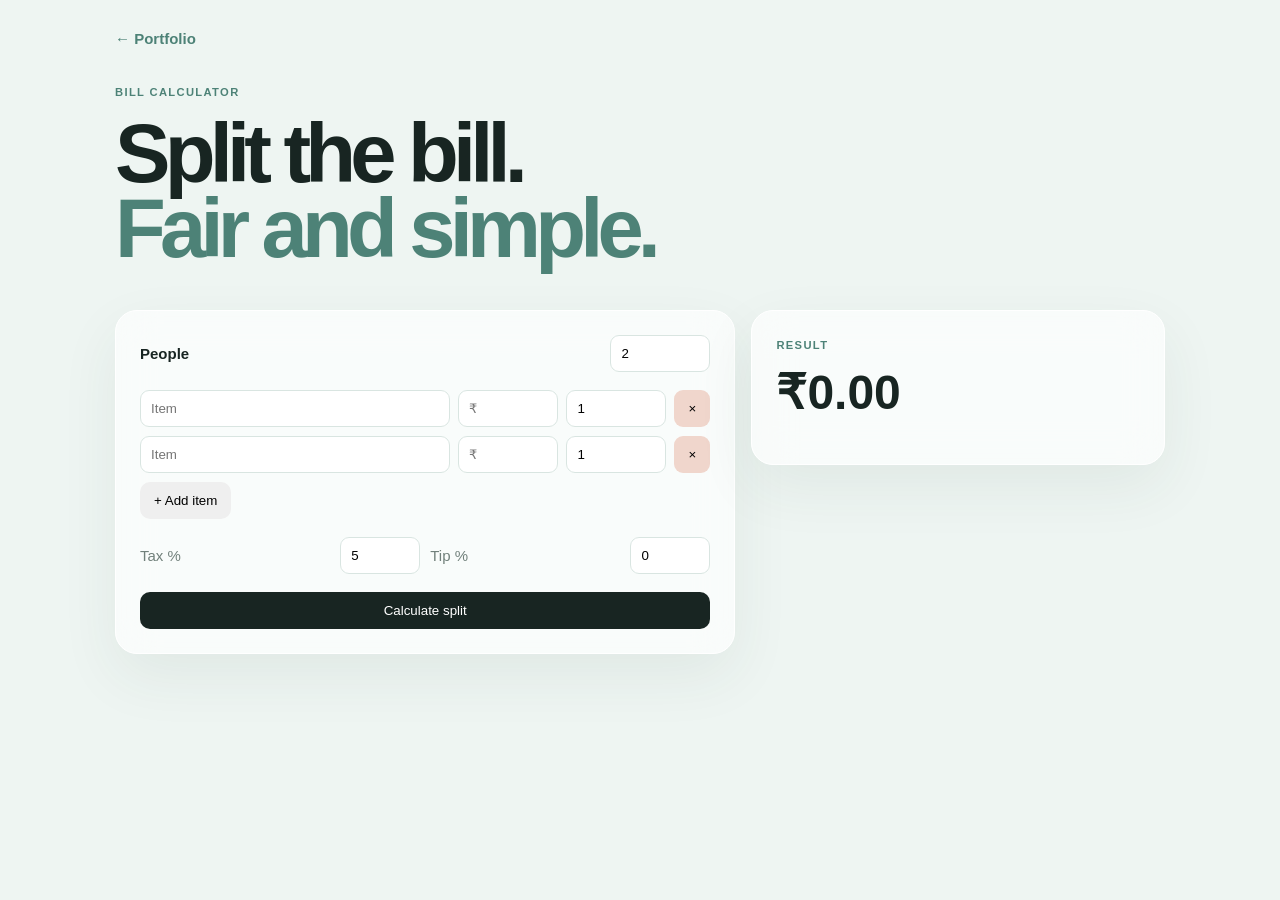
==== projects/bill-splitter/index.html @ 3bc0d2ea "Add Bill Splitter project" ====
<!doctype html><html lang="en"><head><meta charset="utf-8"><meta name="viewport" content="width=device-width,initial-scale=1"><title>Bill Splitter</title><link rel="stylesheet" href="style.css"></head><body><main><a class="back" href="../../index.html">← Portfolio</a><div class="head"><span>BILL CALCULATOR</span><h1>Split the bill.<br><i>Fair and simple.</i></h1></div><section class="layout"><div class="card"><label>People <input id="people" type="number" min="1" value="2"></label><div id="items"></div><button id="add" class="button">+ Add item</button><div class="options"><label>Tax % <input id="tax" type="number" min="0" value="5"></label><label>Tip % <input id="tip" type="number" min="0" value="0"></label></div><button id="calc" class="primary">Calculate split</button></div><aside class="card result"><span>RESULT</span><div id="total">₹0.00</div><div id="shares"></div></aside></section></main><script src="script.js"></script></body></html>
---- projects/bill-splitter/style.css ----
*{box-sizing:border-box}body{margin:0;background:#eef5f2;color:#182522;font:15px Arial}main{width:min(1050px,calc(100% - 28px));margin:auto;padding:30px 0}.back{color:#4d8277;text-decoration:none;font-weight:bold}.head{padding:35px 0 25px}.head span,.result>span{font-size:.7rem;font-weight:bold;letter-spacing:.12em;color:#4d8277}.head h1{font-size:clamp(3rem,7vw,5.2rem);line-height:.9;letter-spacing:-.07em;margin:18px 0}.head i{font-style:normal;color:#4d8277}.layout{display:grid;grid-template-columns:1.2fr .8fr;gap:16px}.card{padding:24px;border:1px solid white;border-radius:22px;background:#ffffffaa;backdrop-filter:blur(20px);box-shadow:0 22px 60px #29463d12}.card>label{display:flex;justify-content:space-between;align-items:center;font-weight:bold;margin-bottom:18px}.card input{width:100px;border:1px solid #d9e5e1;border-radius:9px;padding:10px;background:white}.item{display:grid;grid-template-columns:1fr 100px 100px 36px;gap:8px;margin-bottom:9px}.item input{width:auto}.button,.primary{border:0;border-radius:10px;padding:11px 14px;cursor:pointer}.primary{background:#182522;color:white;width:100%;margin-top:18px}.options{display:grid;grid-template-columns:1fr 1fr;gap:10px;margin-top:18px}.options label{display:flex;align-items:center;justify-content:space-between;color:#71807b}.options input{width:80px}.remove{border:0;background:#f0d6cc;border-radius:9px}.result{position:sticky;top:20px;height:max-content}.result>div:first-of-type{font-size:3rem;font-weight:800;margin:12px 0 20px}.share{display:flex;justify-content:space-between;padding:13px 0;border-top:1px solid #29463d14}@media(max-width:760px){.layout{grid-template-columns:1fr}.result{position:static}.item{grid-template-columns:1fr 80px 80px 36px}}
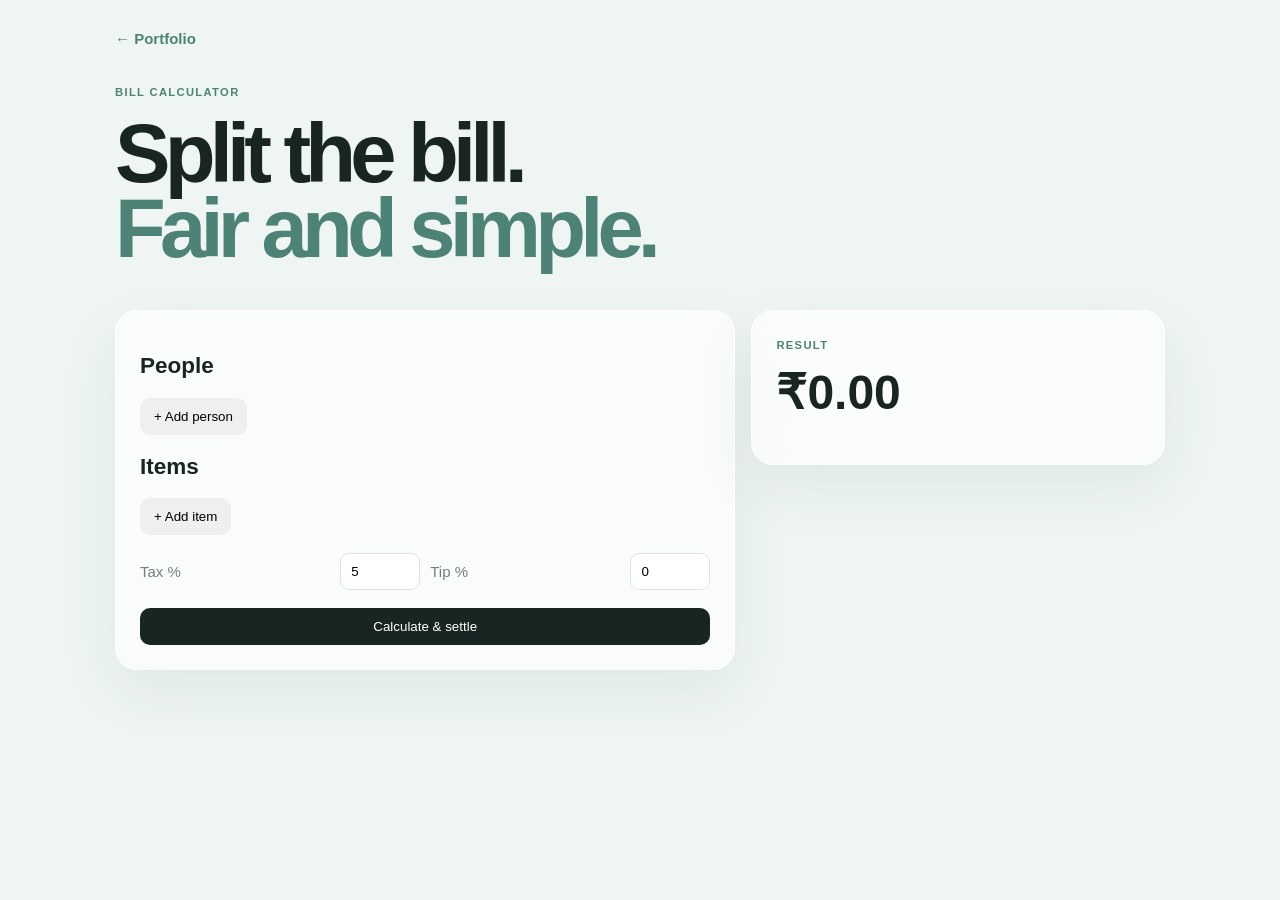
==== commit 65f1bd1d: "Add named people and payer selection" ====
--- a/projects/bill-splitter/index.html
+++ b/projects/bill-splitter/index.html
@@ -1 +1 @@
-<!doctype html><html lang="en"><head><meta charset="utf-8"><meta name="viewport" content="width=device-width,initial-scale=1"><title>Bill Splitter</title><link rel="stylesheet" href="style.css"></head><body><main><a class="back" href="../../index.html">← Portfolio</a><div class="head"><span>BILL CALCULATOR</span><h1>Split the bill.<br><i>Fair and simple.</i></h1></div><section class="layout"><div class="card"><label>People <input id="people" type="number" min="1" value="2"></label><div id="items"></div><button id="add" class="button">+ Add item</button><div class="options"><label>Tax % <input id="tax" type="number" min="0" value="5"></label><label>Tip % <input id="tip" type="number" min="0" value="0"></label></div><button id="calc" class="primary">Calculate split</button></div><aside class="card result"><span>RESULT</span><div id="total">₹0.00</div><div id="shares"></div></aside></section></main><script src="script.js"></script></body></html>+<!doctype html><html lang="en"><head><meta charset="utf-8"><meta name="viewport" content="width=device-width,initial-scale=1"><title>Bill Splitter</title><link rel="stylesheet" href="style.css"></head><body><main><a class="back" href="../../index.html">← Portfolio</a><div class="head"><span>BILL CALCULATOR</span><h1>Split the bill.<br><i>Fair and simple.</i></h1></div><section class="layout"><div class="card"><h2>People</h2><div id="people"></div><button id="addPerson" class="button">+ Add person</button><h2 class="section-title">Items</h2><div id="items"></div><button id="addItem" class="button">+ Add item</button><div class="options"><label>Tax % <input id="tax" type="number" min="0" value="5"></label><label>Tip % <input id="tip" type="number" min="0" value="0"></label></div><button id="calc" class="primary">Calculate & settle</button></div><aside class="card result"><span>RESULT</span><div id="total">₹0.00</div><div id="summary"></div><div id="settlements"></div></aside></section></main><script src="script.js"></script></body></html>
